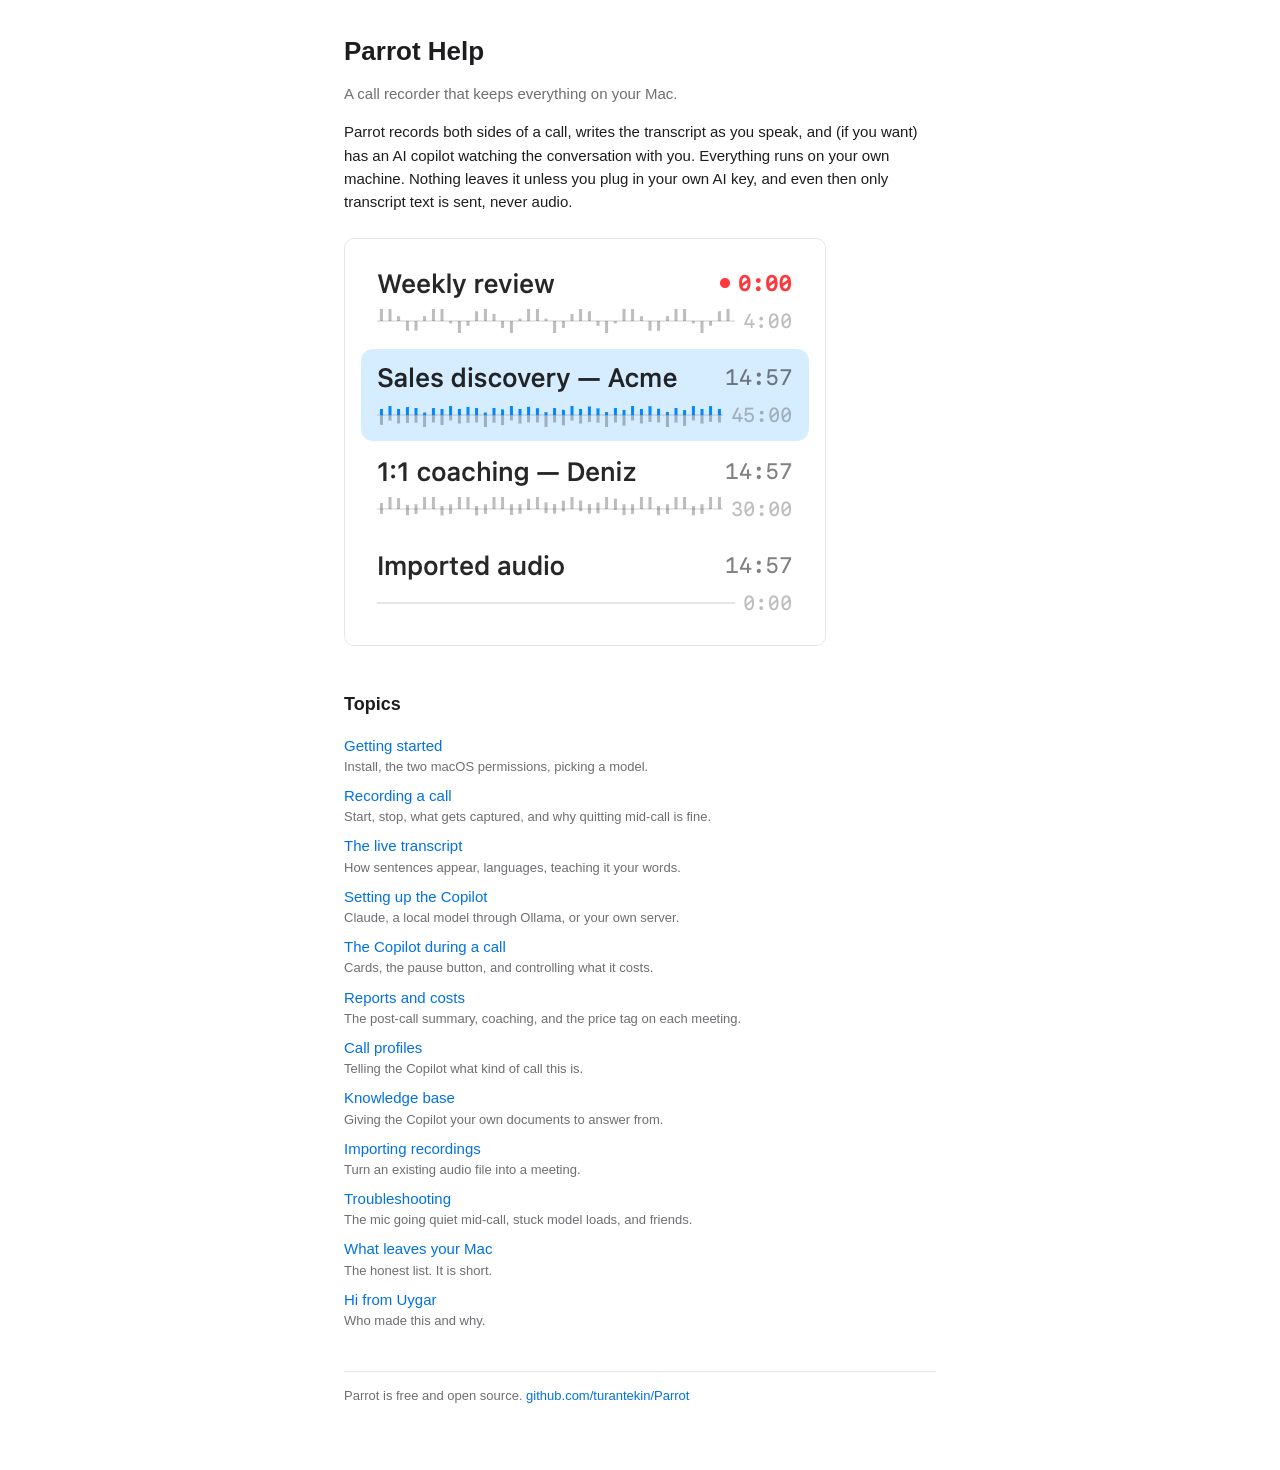
==== docs/help/index.html @ 116203a5 "User guide: docs/help pages, in-app Apple Help Book, and a hello page Thirteen short HTML pages in d" ====
<!DOCTYPE html>
<html lang="en">
<head>
<meta charset="utf-8">
<meta name="viewport" content="width=device-width, initial-scale=1">
<meta name="AppleTitle" content="Parrot Help">
<meta name="description" content="How to record, transcribe and get help from Parrot on your Mac.">
<title>Parrot Help</title>
<link rel="stylesheet" href="help.css">
</head>
<body>

<h1>Parrot Help</h1>
<p class="muted">A call recorder that keeps everything on your Mac.</p>

<p>Parrot records both sides of a call, writes the transcript as you speak, and
(if you want) has an AI copilot watching the conversation with you. Everything
runs on your own machine. Nothing leaves it unless you plug in your own AI key,
and even then only transcript text is sent, never audio.</p>

<img src="img/sidebar.png" alt="Parrot's meeting list with waveforms">

<h2>Topics</h2>
<ul class="topics">
  <li><a href="getting-started.html">Getting started</a>
      <span class="muted">Install, the two macOS permissions, picking a model.</span></li>
  <li><a href="recording.html">Recording a call</a>
      <span class="muted">Start, stop, what gets captured, and why quitting mid-call is fine.</span></li>
  <li><a href="transcript.html">The live transcript</a>
      <span class="muted">How sentences appear, languages, teaching it your words.</span></li>
  <li><a href="copilot-setup.html">Setting up the Copilot</a>
      <span class="muted">Claude, a local model through Ollama, or your own server.</span></li>
  <li><a href="copilot-live.html">The Copilot during a call</a>
      <span class="muted">Cards, the pause button, and controlling what it costs.</span></li>
  <li><a href="reports.html">Reports and costs</a>
      <span class="muted">The post-call summary, coaching, and the price tag on each meeting.</span></li>
  <li><a href="profiles.html">Call profiles</a>
      <span class="muted">Telling the Copilot what kind of call this is.</span></li>
  <li><a href="knowledge.html">Knowledge base</a>
      <span class="muted">Giving the Copilot your own documents to answer from.</span></li>
  <li><a href="import.html">Importing recordings</a>
      <span class="muted">Turn an existing audio file into a meeting.</span></li>
  <li><a href="troubleshooting.html">Troubleshooting</a>
      <span class="muted">The mic going quiet mid-call, stuck model loads, and friends.</span></li>
  <li><a href="privacy.html">What leaves your Mac</a>
      <span class="muted">The honest list. It is short.</span></li>
  <li><a href="hi.html">Hi from Uygar</a>
      <span class="muted">Who made this and why.</span></li>
</ul>

<footer>
Parrot is free and open source.
<a href="https://github.com/turantekin/Parrot">github.com/turantekin/Parrot</a>
</footer>

</body>
</html>
---- docs/help/help.css ----
/* Parrot help pages. One stylesheet for the in-app Help Book and the
   GitHub Pages site, so keep it boring: system fonts, one column, no JS. */

:root {
  --ink: #1d1d1f;
  --ink2: #6e6e73;
  --line: #e5e5ea;
  --accent: #0071e3;
  --canvas: #ffffff;
  --card: #f5f5f7;
}

@media (prefers-color-scheme: dark) {
  :root {
    --ink: #f5f5f7;
    --ink2: #a1a1a6;
    --line: #3a3a3c;
    --accent: #2997ff;
    --canvas: #1c1c1e;
    --card: #2c2c2e;
  }
}

* { box-sizing: border-box; }

body {
  font-family: -apple-system, BlinkMacSystemFont, "Segoe UI", sans-serif;
  color: var(--ink);
  background: var(--canvas);
  max-width: 640px;
  margin: 0 auto;
  padding: 28px 24px 64px;
  line-height: 1.55;
  font-size: 15px;
}

h1 { font-size: 26px; line-height: 1.2; margin: 8px 0 4px; }
h2 { font-size: 18px; margin: 28px 0 6px; }
h3 { font-size: 15px; margin: 20px 0 4px; }

p, li { color: var(--ink); }
.muted { color: var(--ink2); }

a { color: var(--accent); text-decoration: none; }
a:hover { text-decoration: underline; }

.crumb {
  font-size: 13px;
  color: var(--ink2);
  display: block;
  margin-bottom: 12px;
}

img {
  max-width: 100%;
  border-radius: 10px;
  border: 1px solid var(--line);
  margin: 10px 0;
}

code, kbd {
  font-family: ui-monospace, "SF Mono", Menlo, monospace;
  font-size: 13px;
  background: var(--card);
  border-radius: 5px;
  padding: 1px 5px;
}

.tip {
  background: var(--card);
  border-radius: 10px;
  padding: 12px 14px;
  margin: 14px 0;
}

ul.topics { list-style: none; padding: 0; }
ul.topics li { margin: 7px 0; }
ul.topics .muted { display: block; font-size: 13px; }

hr { border: none; border-top: 1px solid var(--line); margin: 26px 0; }

footer {
  margin-top: 40px;
  padding-top: 14px;
  border-top: 1px solid var(--line);
  font-size: 13px;
  color: var(--ink2);
}
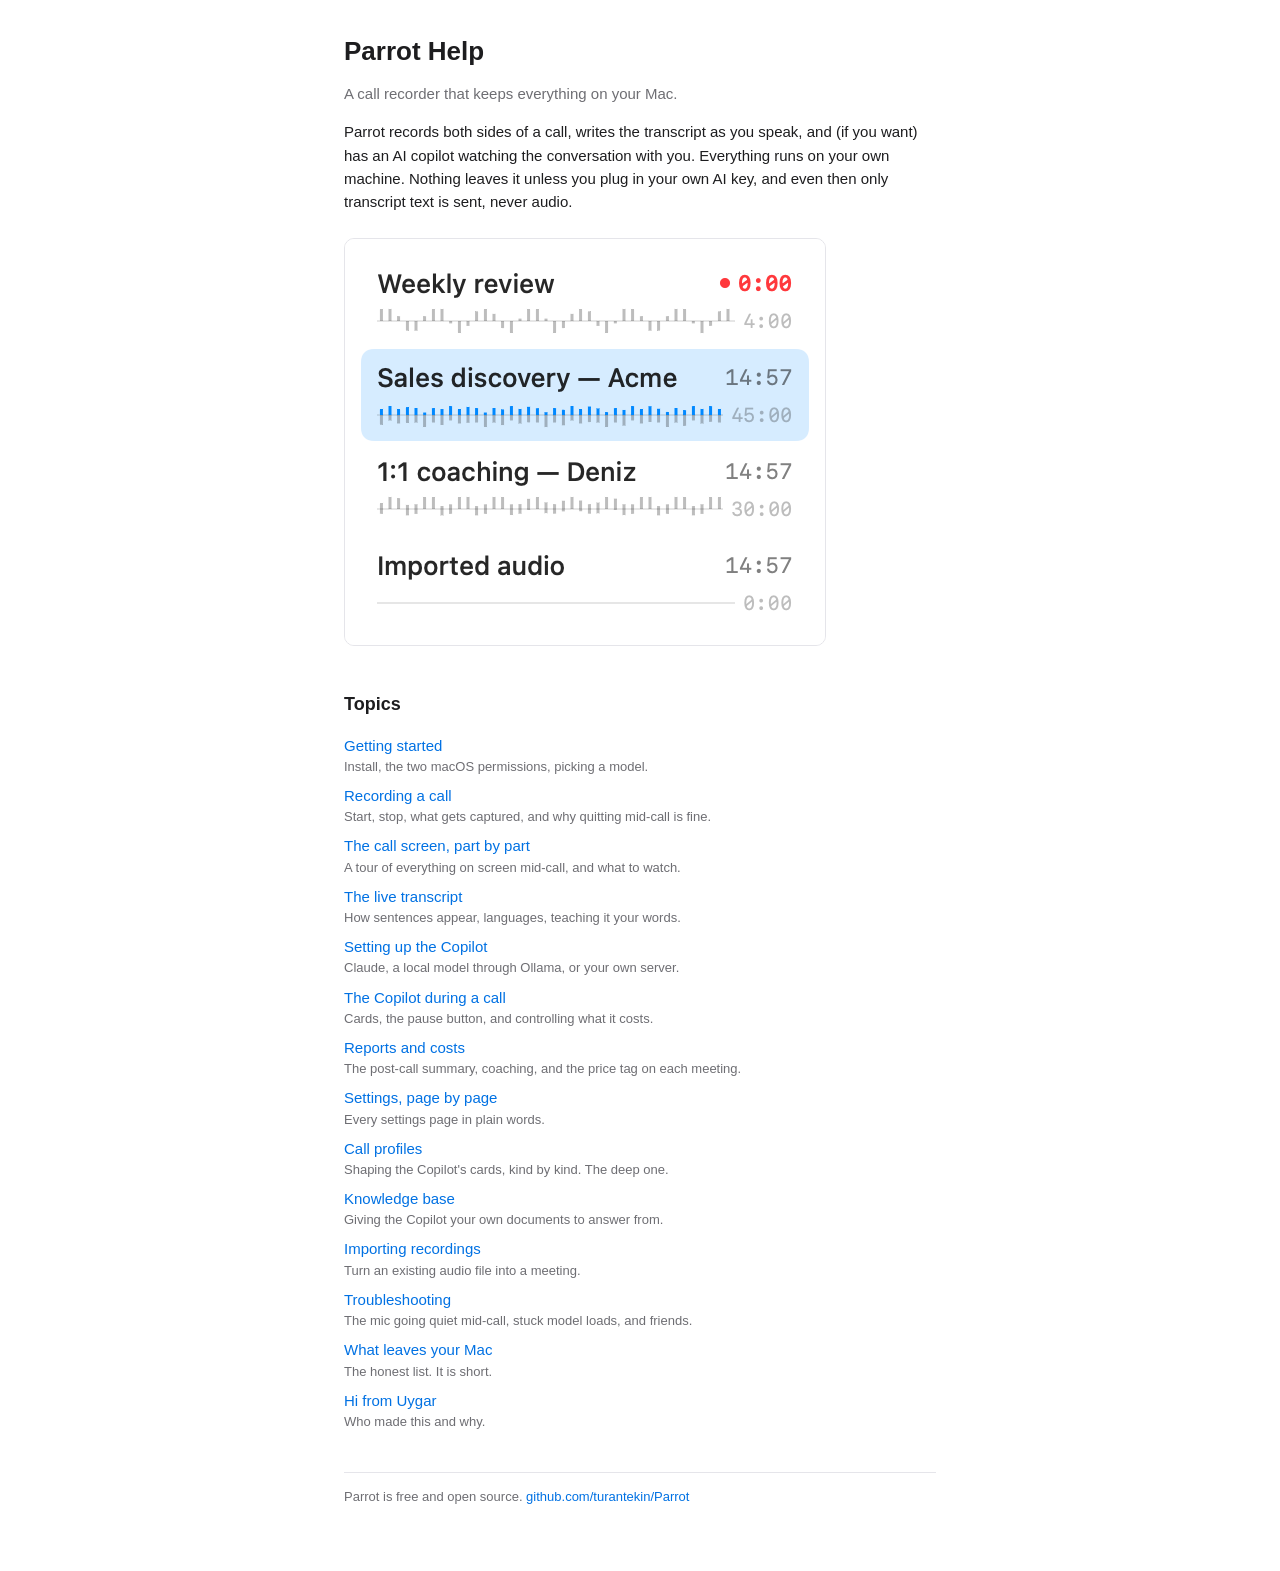
==== commit 755a25f7: "Visual help: offscreen screenshot pipeline + settings, profiles and call-screen guides Round two on " ====
--- a/docs/help/index.html
+++ b/docs/help/index.html
@@ -26,6 +26,8 @@
       <span class="muted">Install, the two macOS permissions, picking a model.</span></li>
   <li><a href="recording.html">Recording a call</a>
       <span class="muted">Start, stop, what gets captured, and why quitting mid-call is fine.</span></li>
+  <li><a href="call-screen.html">The call screen, part by part</a>
+      <span class="muted">A tour of everything on screen mid-call, and what to watch.</span></li>
   <li><a href="transcript.html">The live transcript</a>
       <span class="muted">How sentences appear, languages, teaching it your words.</span></li>
   <li><a href="copilot-setup.html">Setting up the Copilot</a>
@@ -34,8 +36,10 @@
       <span class="muted">Cards, the pause button, and controlling what it costs.</span></li>
   <li><a href="reports.html">Reports and costs</a>
       <span class="muted">The post-call summary, coaching, and the price tag on each meeting.</span></li>
+  <li><a href="settings.html">Settings, page by page</a>
+      <span class="muted">Every settings page in plain words.</span></li>
   <li><a href="profiles.html">Call profiles</a>
-      <span class="muted">Telling the Copilot what kind of call this is.</span></li>
+      <span class="muted">Shaping the Copilot's cards, kind by kind. The deep one.</span></li>
   <li><a href="knowledge.html">Knowledge base</a>
       <span class="muted">Giving the Copilot your own documents to answer from.</span></li>
   <li><a href="import.html">Importing recordings</a>
